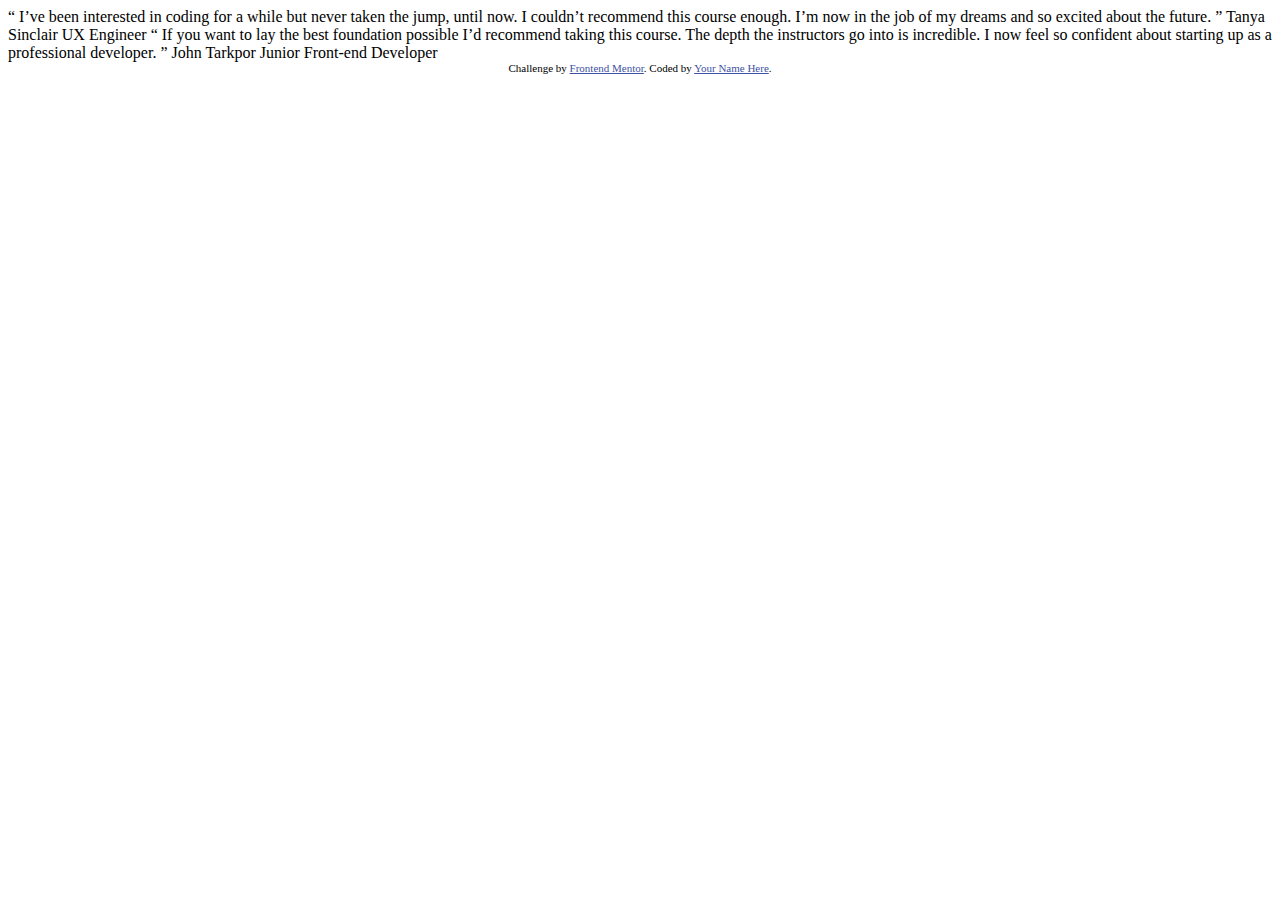
==== index.html @ 89e896cd "first commit" ====
<!DOCTYPE html>
<html lang="en">
<head>
  <meta charset="UTF-8">
  <meta name="viewport" content="width=device-width, initial-scale=1.0"> <!-- displays site properly based on user's device -->

  <link rel="icon" type="image/png" sizes="32x32" href="./images/favicon-32x32.png">
  
  <title>Frontend Mentor | Coding Bootcamp Testimonials Slider</title>

  <!-- Feel free to remove these styles or customise in your own stylesheet 👍 -->
  <style>
    .attribution { font-size: 11px; text-align: center; }
    .attribution a { color: hsl(228, 45%, 44%); }
  </style>
</head>
<body>

  “ I’ve been interested in coding for a while but never taken the jump, until now. 
  I couldn’t recommend this course enough. I’m now in the job of my dreams and so 
  excited about the future. ”

  Tanya Sinclair
  UX Engineer

  “ If you want to lay the best foundation possible I’d recommend taking this course. 
  The depth the instructors go into is incredible. I now feel so confident about 
  starting up as a professional developer. ”

  John Tarkpor
  Junior Front-end Developer
  
  <div class="attribution">
    Challenge by <a href="https://www.frontendmentor.io?ref=challenge" target="_blank">Frontend Mentor</a>. 
    Coded by <a href="#">Your Name Here</a>.
  </div>
</body>
</html>
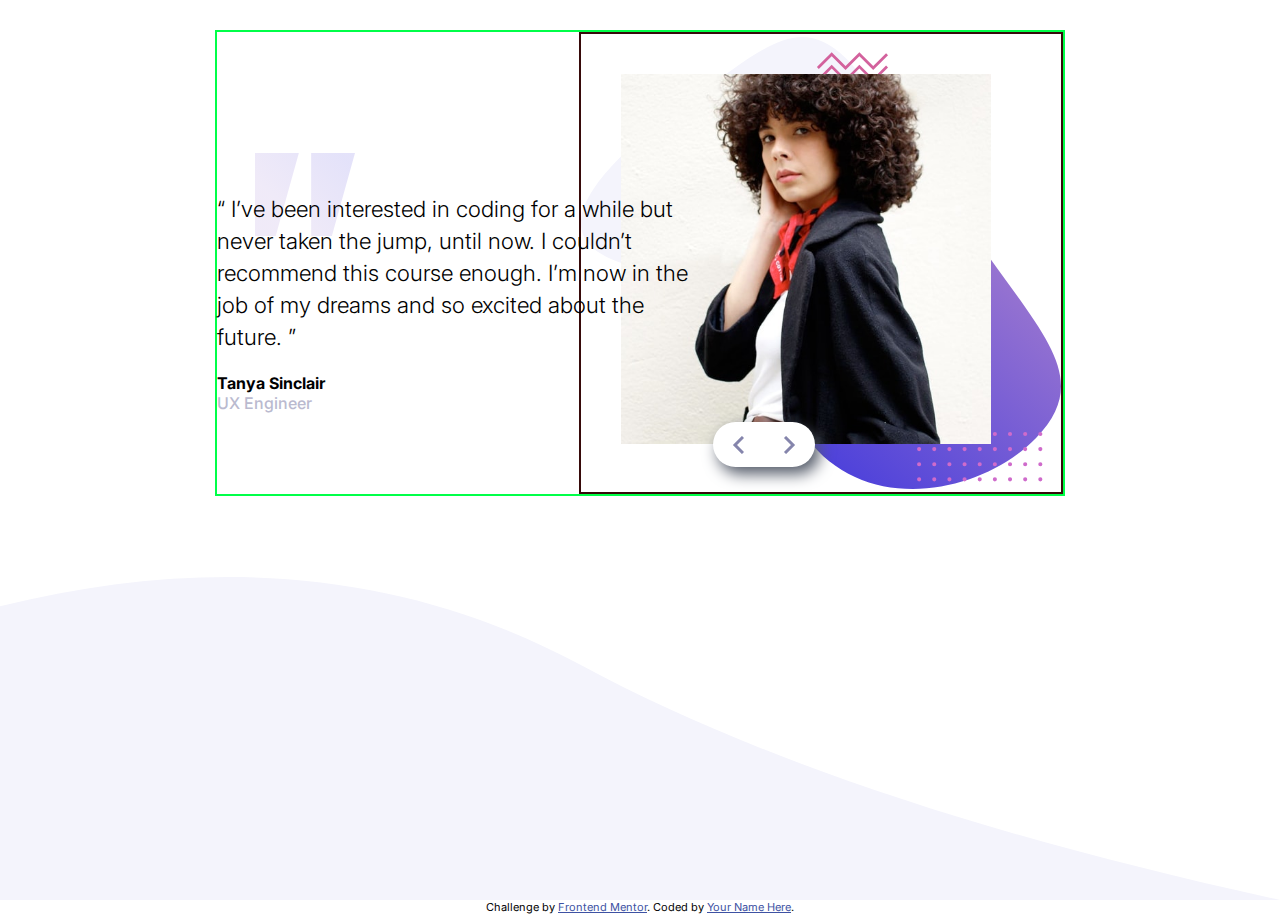
==== commit 8f6fe1e8: "styled the two images with text" ====
--- a/index.html
+++ b/index.html
@@ -1,38 +1,92 @@
 <!DOCTYPE html>
 <html lang="en">
-<head>
-  <meta charset="UTF-8">
-  <meta name="viewport" content="width=device-width, initial-scale=1.0"> <!-- displays site properly based on user's device -->
+  <head>
+    <meta charset="UTF-8" />
+    <meta name="viewport" content="width=device-width, initial-scale=1.0" />
+    <!-- displays site properly based on user's device -->
 
-  <link rel="icon" type="image/png" sizes="32x32" href="./images/favicon-32x32.png">
-  
-  <title>Frontend Mentor | Coding Bootcamp Testimonials Slider</title>
+    <link
+      rel="icon"
+      type="image/png"
+      sizes="32x32"
+      href="./images/favicon-32x32.png"
+    />
+    <link rel="stylesheet" href="style.css" />
+    <title>Frontend Mentor | Coding Bootcamp Testimonials Slider</title>
 
-  <!-- Feel free to remove these styles or customise in your own stylesheet 👍 -->
-  <style>
-    .attribution { font-size: 11px; text-align: center; }
-    .attribution a { color: hsl(228, 45%, 44%); }
-  </style>
-</head>
-<body>
+    <!-- Feel free to remove these styles or customise in your own stylesheet 👍 -->
+    <style>
+      .attribution {
+        font-size: 11px;
+        text-align: center;
+      }
 
-  “ I’ve been interested in coding for a while but never taken the jump, until now. 
-  I couldn’t recommend this course enough. I’m now in the job of my dreams and so 
-  excited about the future. ”
+      .attribution a {
+        color: hsl(228, 45%, 44%);
+      }
+    </style>
+  </head>
 
-  Tanya Sinclair
-  UX Engineer
+  <body>
+    <section class="container">
+      <div class="slider">
+        <div class="slide slide-1">
+          <div class="slide-text">
+            <div class="testimonial-text">
+              <p>
+                “ I’ve been interested in coding for a while but never taken the
+                jump, until now. I couldn’t recommend this course enough. I’m
+                now in the job of my dreams and so excited about the future. ”
+              </p>
+            </div>
+            <div class="author-text">
+              <p>
+                Tanya Sinclair
+                <span> UX Engineer</span>
+              </p>
+            </div>
+          </div>
+          <div class="slide-image">
+            <img src="images/image-tanya.jpg" alt="User-1" />
+          </div>
+        </div>
+        <!-- /slide slide-1 -->
 
-  “ If you want to lay the best foundation possible I’d recommend taking this course. 
-  The depth the instructors go into is incredible. I now feel so confident about 
-  starting up as a professional developer. ”
+        <div class="slide slide-2">
+          <div class="slide-text">
+            <div class="testimonial-text">
+              <p>
+                “ If you want to lay the best foundation possible I’d recommend
+                taking this course. The depth the instructors go into is
+                incredible. I now feel so confident about starting up as a
+                professional developer. ”
+              </p>
+            </div>
+            <div class="author-text">
+              <p>
+                John Tarkpor
+                <span> Junior Front-end Developer </span>
+              </p>
+            </div>
+          </div>
+          <div class="slide-image">
+            <img src="images/image-john.jpg" alt="User-2" />
+          </div>
+        </div>
+        <div class="buttons">
+          <div class="next"></div>
+          <div class="prev"></div>
+        </div>
+        <!-- slide slide-2 -->
+      </div>
+      <!-- container -->
+    </section>
 
-  John Tarkpor
-  Junior Front-end Developer
-  
-  <div class="attribution">
-    Challenge by <a href="https://www.frontendmentor.io?ref=challenge" target="_blank">Frontend Mentor</a>. 
-    Coded by <a href="#">Your Name Here</a>.
-  </div>
-</body>
-</html>+    <div class="attribution">
+      Challenge by
+      <a href="https://www.frontendmentor.io?ref=challenge" target="_blank"
+        >Frontend Mentor</a
+      >. Coded by <a href="#">Your Name Here</a>.
+    </div>
+  </body>
+</html>
--- a/style.css
+++ b/style.css
@@ -0,0 +1,172 @@
+@import url("https://fonts.googleapis.com/css2?family=Inter:wght@100..900&display=swap");
+
+:root {
+  --darkBlue: #202046;
+  --greyishBlue: #babacf;
+}
+
+html {
+  font-family: "Inter", sans-serif;
+  font-size: 32px;
+}
+/* font-weights: 300,500, 700 */
+* {
+  margin: 0;
+  padding: 0;
+  box-sizing: border-box;
+}
+.container {
+  /* border: 2px solid #630cdc; */
+  min-height: 100vh;
+  width: 100%;
+  padding: 30px;
+  background-image: url(./images/pattern-curve.svg);
+  background-repeat: no-repeat;
+  background-position: center bottom;
+  background-size: contain;
+  /* display: flex;
+    justify-content: center;
+    align-items: center; */
+}
+
+.slider {
+  border: 2px solid rgb(0, 255, 72);
+  display: block;
+  height: 100%;
+  width: 100%;
+  max-width: 850px;
+  margin: 0 auto;
+  position: relative;
+}
+.slide {
+  width: 100%;
+  text-align: center;
+  display: flex;
+  flex-direction: column-reverse;
+  justify-content: center;
+  align-items: center;
+}
+.slide-image {
+  border: 2px solid #370a0a;
+  width: 100%;
+  background-image: url(images/pattern-bg.svg);
+  background-repeat: no-repeat;
+  background-position: center;
+  background-size: contain;
+ /* box-shadow: 3px 3px 10px #545b69;
+  border: 0;
+  outline: 0;  */
+}
+.slide-image img {
+  /* border: 2px solid red; */
+  width: 100%;
+  height: 100%;
+  margin: 0 auto;
+  padding: 40px;
+  /* box-shadow: 3px 3px 10px #545b69;
+  border: 0;
+  outline: 0; */
+}
+.slide-text {
+  /* border: 4px solid #ffbb00; */
+  width: 100%;
+  margin-top: 40px;
+  padding-top: 40px;
+  display: flex;
+  flex-direction: column;
+  justify-content: center;
+  align-items: center;
+  background-image: url(images/pattern-quotes.svg);
+  background-repeat: no-repeat;
+  background-position: top center;
+  background-size: 80px;
+}
+.slide-text .testimonial-text {
+  /* border: 2px solid #ac8108; */
+  font-size: 0.7rem;
+  font-weight: 300;
+  line-height: 1rem;
+  color: var(--primary-color-darkBlue);
+}
+.slide-text .author-text {
+  margin-top: 20px;
+  font-size: 0.5rem;
+  font-weight: 700;
+  /* line-height: 1rem; */
+  color: var(--primary-color-darkBlue);
+}
+.author-text span {
+  color: var(--greyishBlue);
+  font-weight: 500;
+  display: block;
+}
+/* slider-buttons */
+.next::after{
+  background-image: url(images/icon-next.svg);
+}
+.prev::after{
+  background-image: url(images/icon-prev.svg);
+}
+.next::after,.prev::after{
+  content: '';
+  position: absolute;
+  height: 100%;
+  width: 100%;
+  background-repeat: no-repeat;
+  background-position: center;
+  background-size: auto;
+}
+.next, .prev{
+  display: inline-block;
+  height: 100%;
+  width: 50%;
+  position: absolute;
+  cursor: pointer;
+}
+.prev{
+  left:0;
+}
+.next{
+  right: 0;
+}
+.buttons{
+  width: 12%;
+  height: 45px;
+  background: #fff;
+box-shadow: 5px 7px 15px #545b69;
+border-radius: 50px;
+  
+  position: absolute;
+  top: 66.5%;
+  left: 40%;
+  transform: translateX(-50%,-50%);
+  
+overflow: hidden;
+}
+.prev:hover, .next:hover{
+  background: #f0f0f3;
+}
+.slide-2 {
+  display: none;
+}
+@media(min-width: 768px){
+  .slide {
+    flex-direction: row;
+    text-align: left;
+  }
+ .slide-text{
+  background-position: 10% top;
+  background-size: 100px;
+  align-items: flex-start;
+  margin-right: -120px;
+  z-index: 1;
+ }
+ .slide-image img{
+  width: 450px;
+ }
+ .buttons{
+  position: absolute;
+  top: 390px;
+  left: calc(100% - 350px);
+ }
+}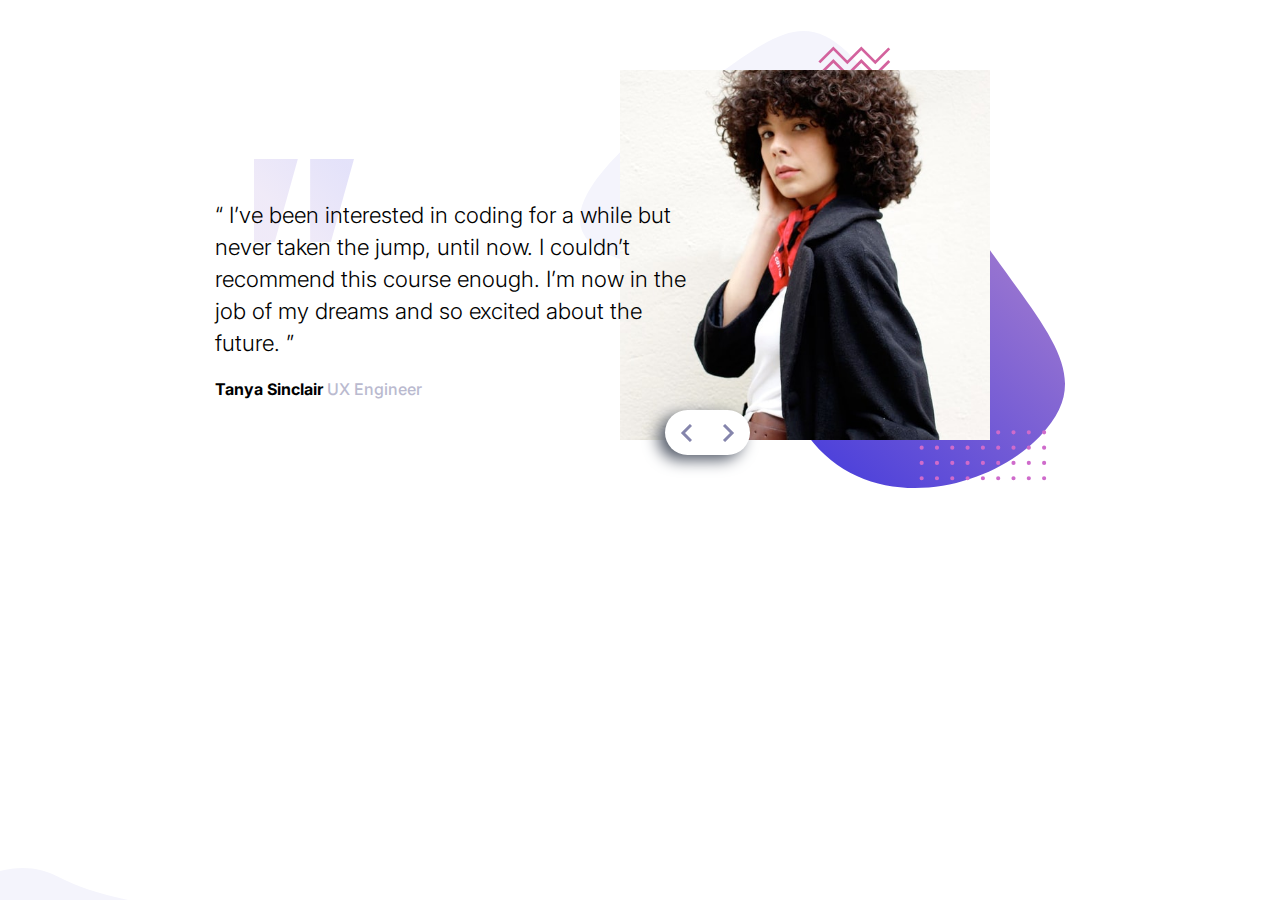
==== commit 0ebb1d16: "Commented the footer in index.html, Removed all the extra code from css file and set the media queri" ====
--- a/index.html
+++ b/index.html
@@ -82,11 +82,11 @@
       <!-- container -->
     </section>
 
-    <div class="attribution">
+    <!-- <div class="attribution">
       Challenge by
       <a href="https://www.frontendmentor.io?ref=challenge" target="_blank"
         >Frontend Mentor</a
-      >. Coded by <a href="#">Your Name Here</a>.
+      >. Coded by <a href="#">Your Name Here</a>. -->
     </div>
   </body>
 </html>
--- a/style.css
+++ b/style.css
@@ -16,21 +16,16 @@
   box-sizing: border-box;
 }
 .container {
-  /* border: 2px solid #630cdc; */
   min-height: 100vh;
   width: 100%;
   padding: 30px;
   background-image: url(./images/pattern-curve.svg);
   background-repeat: no-repeat;
-  background-position: center bottom;
-  background-size: contain;
-  /* display: flex;
-    justify-content: center;
-    align-items: center; */
+  background-position: left bottom;
+  background-size: cover 28%;
 }
 
 .slider {
-  border: 2px solid rgb(0, 255, 72);
   display: block;
   height: 100%;
   width: 100%;
@@ -47,28 +42,19 @@
   align-items: center;
 }
 .slide-image {
-  border: 2px solid #370a0a;
   width: 100%;
   background-image: url(images/pattern-bg.svg);
   background-repeat: no-repeat;
   background-position: center;
   background-size: contain;
- /* box-shadow: 3px 3px 10px #545b69;
-  border: 0;
-  outline: 0;  */
 }
 .slide-image img {
-  /* border: 2px solid red; */
   width: 100%;
   height: 100%;
   margin: 0 auto;
   padding: 40px;
-  /* box-shadow: 3px 3px 10px #545b69;
-  border: 0;
-  outline: 0; */
 }
 .slide-text {
-  /* border: 4px solid #ffbb00; */
   width: 100%;
   margin-top: 40px;
   padding-top: 40px;
@@ -82,7 +68,6 @@
   background-size: 80px;
 }
 .slide-text .testimonial-text {
-  /* border: 2px solid #ac8108; */
   font-size: 0.7rem;
   font-weight: 300;
   line-height: 1rem;
@@ -101,14 +86,15 @@
   display: block;
 }
 /* slider-buttons */
-.next::after{
+.next::after {
   background-image: url(images/icon-next.svg);
 }
-.prev::after{
+.prev::after {
   background-image: url(images/icon-prev.svg);
 }
-.next::after,.prev::after{
-  content: '';
+.next::after,
+.prev::after {
+  content: "";
   position: absolute;
   height: 100%;
   width: 100%;
@@ -116,57 +102,113 @@
   background-position: center;
   background-size: auto;
 }
-.next, .prev{
+.next,
+.prev {
   display: inline-block;
   height: 100%;
   width: 50%;
   position: absolute;
   cursor: pointer;
 }
-.prev{
-  left:0;
-}
-.next{
+.prev {
+  left: 0;
+}
+.next {
   right: 0;
 }
-.buttons{
-  width: 12%;
+.buttons {
+  width: 15%;
   height: 45px;
   background: #fff;
-box-shadow: 5px 7px 15px #545b69;
-border-radius: 50px;
-  
+  box-shadow: -7px 5px 15px #545b69;
+  border-radius: 50px;
   position: absolute;
-  top: 66.5%;
-  left: 40%;
-  transform: translateX(-50%,-50%);
-  
-overflow: hidden;
-}
-.prev:hover, .next:hover{
+  top: 55%;
+  overflow: hidden;
+}
+.prev:hover,
+.next:hover {
   background: #f0f0f3;
 }
 .slide-2 {
   display: none;
 }
-@media(min-width: 768px){
+@media (min-width: 768px) {
+  .container {
+    background-position: 0 bottom;
+    background-size: 10%;
+  }
   .slide {
     flex-direction: row;
     text-align: left;
   }
- .slide-text{
-  background-position: 10% top;
-  background-size: 100px;
-  align-items: flex-start;
-  margin-right: -120px;
-  z-index: 1;
- }
- .slide-image img{
-  width: 450px;
- }
- .buttons{
-  position: absolute;
-  top: 390px;
-  left: calc(100% - 350px);
- }
-}+  .slide-text {
+    background-position: 10% top;
+    background-size: 100px;
+    align-items: flex-start;
+    margin-right: -120px;
+    z-index: 1;
+  }
+  .slide-image img {
+    width: 450px;
+  }
+  .buttons {
+    width: 10%;
+    height: 45px;
+    top: 83%;
+    left: calc(100% - 400px);
+  }
+  .author-text span {
+    display: inline;
+  }
+}
+
+@media (max-width: 770px) {
+  /* .container {
+    margin-bottom: 80px;
+  } */
+  .buttons {
+    /* position: absolute; */
+    top: 63%;
+    left: 40%;
+  }
+}
+@media (max-width: 720px) {
+  .buttons {
+    top: 58%;
+  }
+}
+@media (max-width: 680px) {
+  .buttons {
+    top: 61%;
+  }
+}
+@media (max-width: 580px) {
+  .buttons {
+    top: 53%;
+  }
+}
+@media (max-width: 530px) {
+  .buttons {
+    top: 50%;
+  }
+}
+@media (max-width: 450px) {
+  .buttons {
+    width: 15%;
+    top: 42%;
+  }
+}
+@media (max-width: 420px) {
+  .buttons {
+    width: 15%;
+    top: 38%;
+  }
+}
+@media (max-width: 375px) {
+  .buttons {
+    width: 20%;
+    height: 45px;
+    top: 32%;
+  }
+}
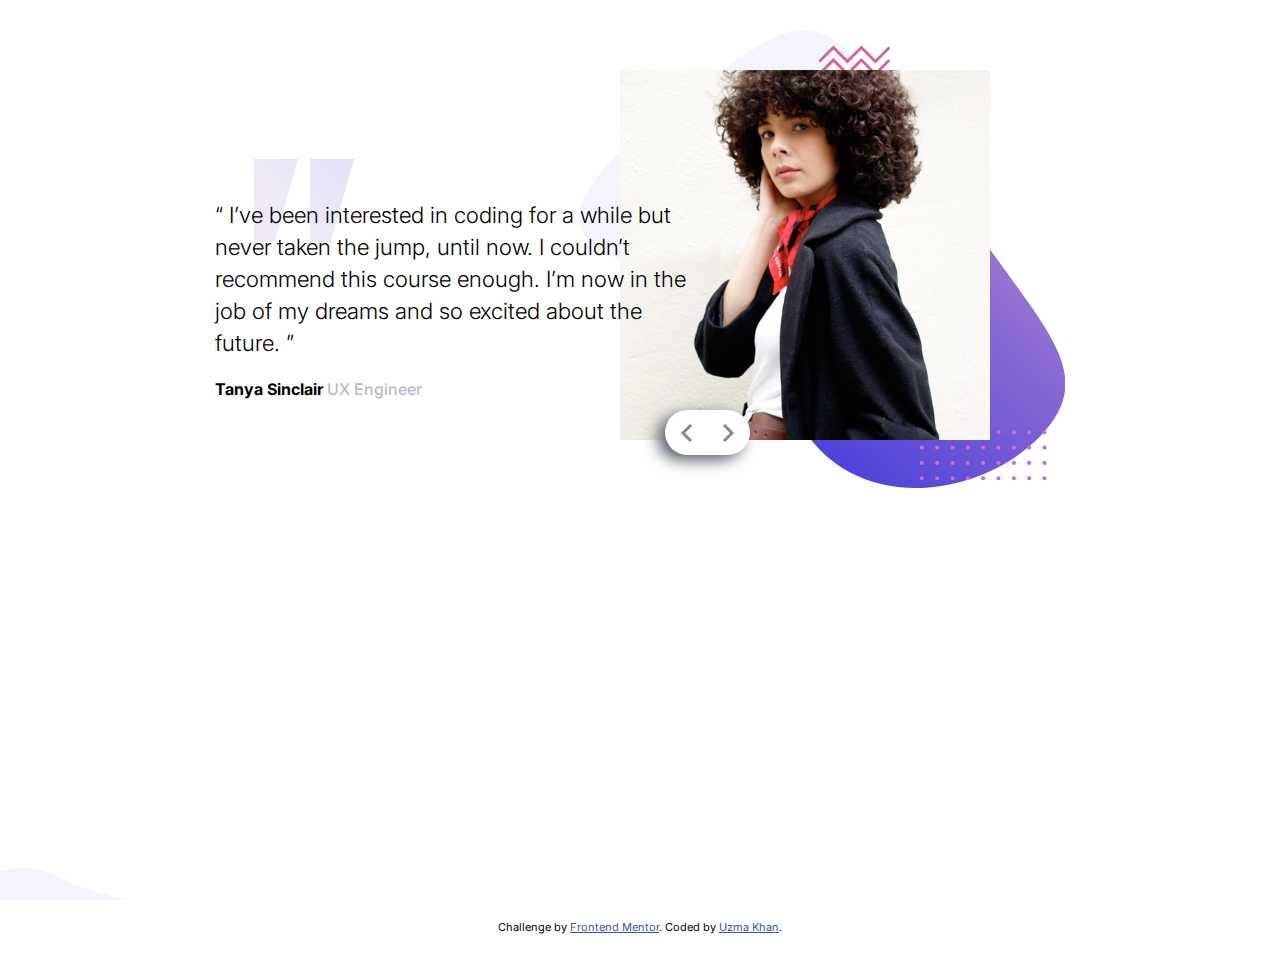
==== commit 81dfb050: "updated files" ====
--- a/index.html
+++ b/index.html
@@ -13,20 +13,7 @@
     />
     <link rel="stylesheet" href="style.css" />
     <title>Frontend Mentor | Coding Bootcamp Testimonials Slider</title>
-
-    <!-- Feel free to remove these styles or customise in your own stylesheet 👍 -->
-    <style>
-      .attribution {
-        font-size: 11px;
-        text-align: center;
-      }
-
-      .attribution a {
-        color: hsl(228, 45%, 44%);
-      }
-    </style>
   </head>
-
   <body>
     <section class="container">
       <div class="slider">
@@ -82,11 +69,15 @@
       <!-- container -->
     </section>
 
-    <!-- <div class="attribution">
+    <!-- footer -->
+    <div class="attribution">
       Challenge by
       <a href="https://www.frontendmentor.io?ref=challenge" target="_blank"
         >Frontend Mentor</a
-      >. Coded by <a href="#">Your Name Here</a>. -->
+      >. Coded by <a href="#">Uzma Khan</a>.
     </div>
+
+    <!-- Js Link -->
+    <script src="script.js"></script>
   </body>
 </html>
--- a/style.css
+++ b/style.css
@@ -10,6 +10,8 @@
   font-size: 32px;
 }
 /* font-weights: 300,500, 700 */
+
+/* -----------------Starting the Project------------------- */
 * {
   margin: 0;
   padding: 0;
@@ -22,7 +24,7 @@
   background-image: url(./images/pattern-curve.svg);
   background-repeat: no-repeat;
   background-position: left bottom;
-  background-size: cover 28%;
+  background-size: auto;
 }
 
 .slider {
@@ -46,7 +48,7 @@
   background-image: url(images/pattern-bg.svg);
   background-repeat: no-repeat;
   background-position: center;
-  background-size: contain;
+  background-size: cover;
 }
 .slide-image img {
   width: 100%;
@@ -133,6 +135,16 @@
 .slide-2 {
   display: none;
 }
+/* footer */
+ .attribution {
+  margin: 20px;
+   font-size: 11px;
+   text-align: center;
+ }
+
+ .attribution a {
+   color: hsl(228, 45%, 44%);
+ }
 @media (min-width: 768px) {
   .container {
     background-position: 0 bottom;
@@ -189,6 +201,9 @@
   }
 }
 @media (max-width: 530px) {
+  .container{
+    height: 100vh;
+  }
   .buttons {
     top: 50%;
   }
@@ -206,9 +221,16 @@
   }
 }
 @media (max-width: 375px) {
+  .container{
+    margin-bottom: 30px;
+  }
   .buttons {
     width: 20%;
-    height: 45px;
-    top: 32%;
-  }
-}
+   top: 48%;
+  }
+   .slide-text .testimonial-text {
+    font-size: 0.65rem;
+   
+  
+  }
+}
